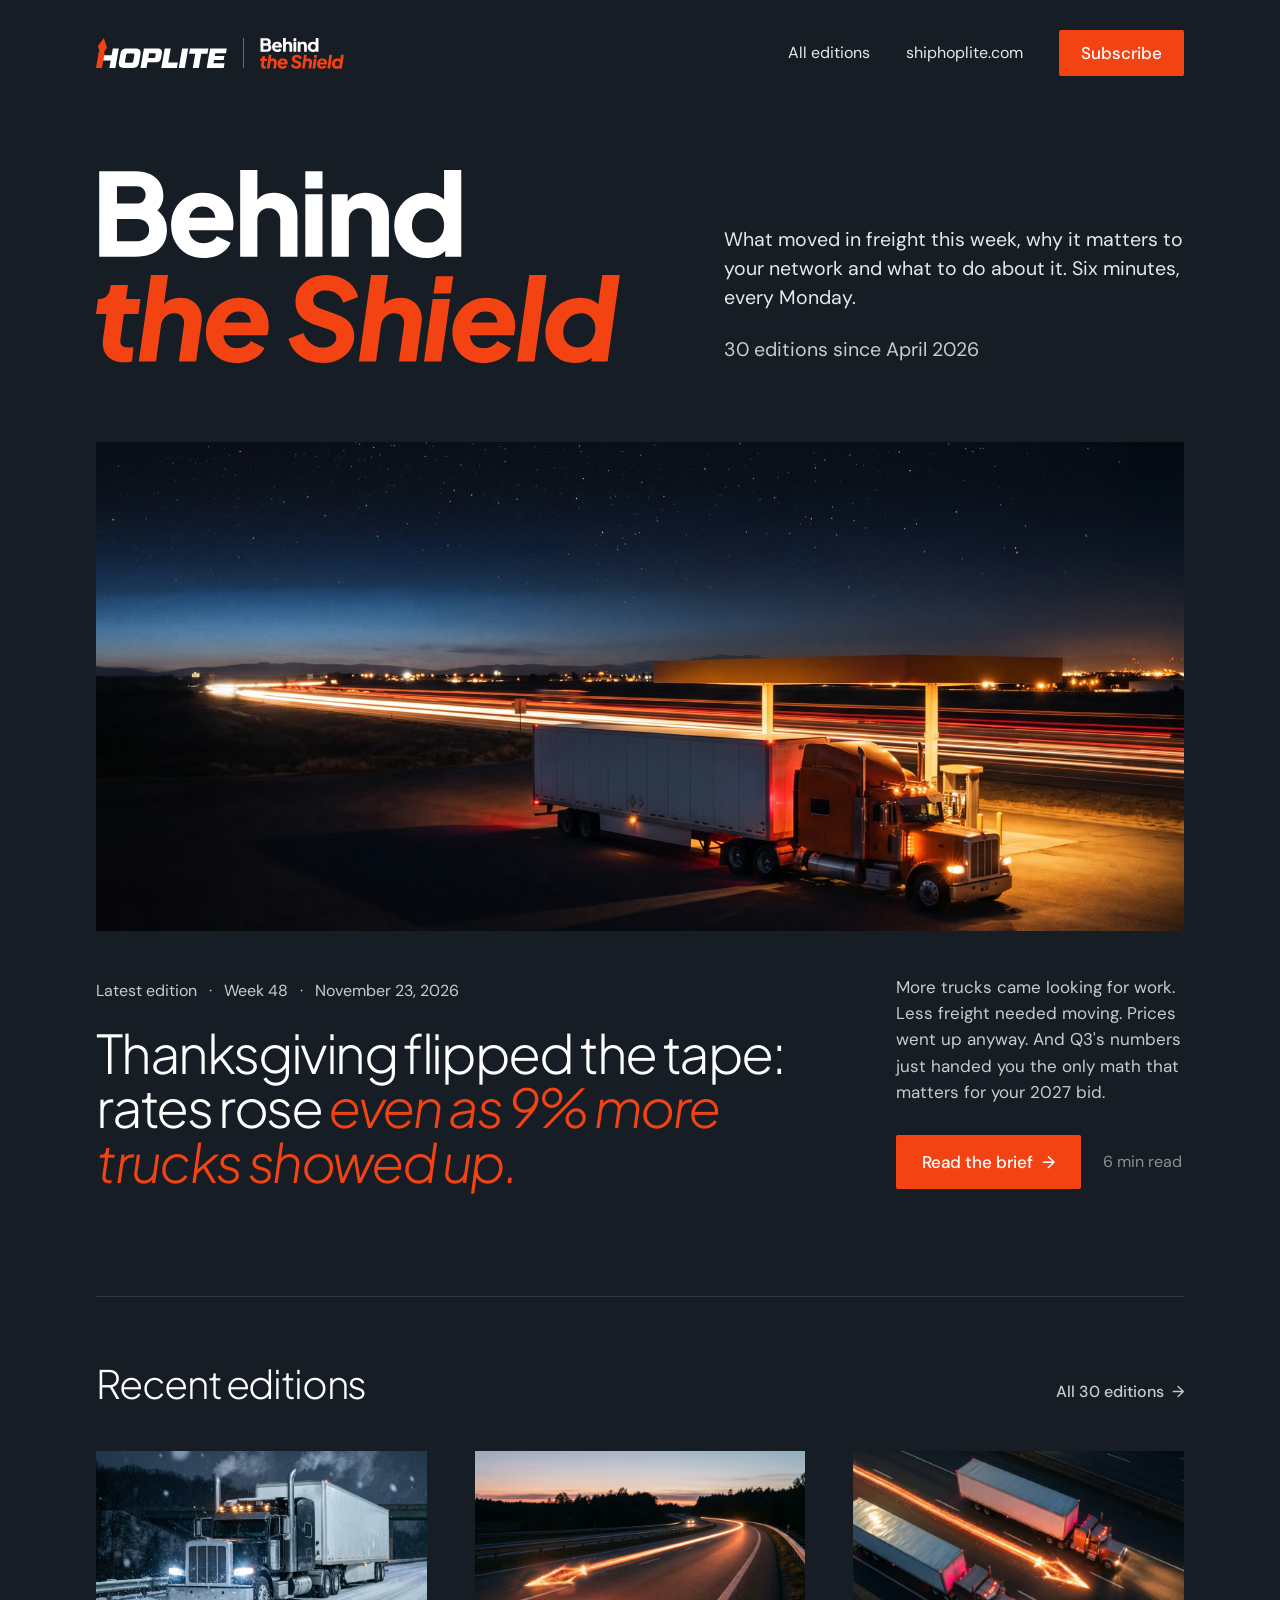
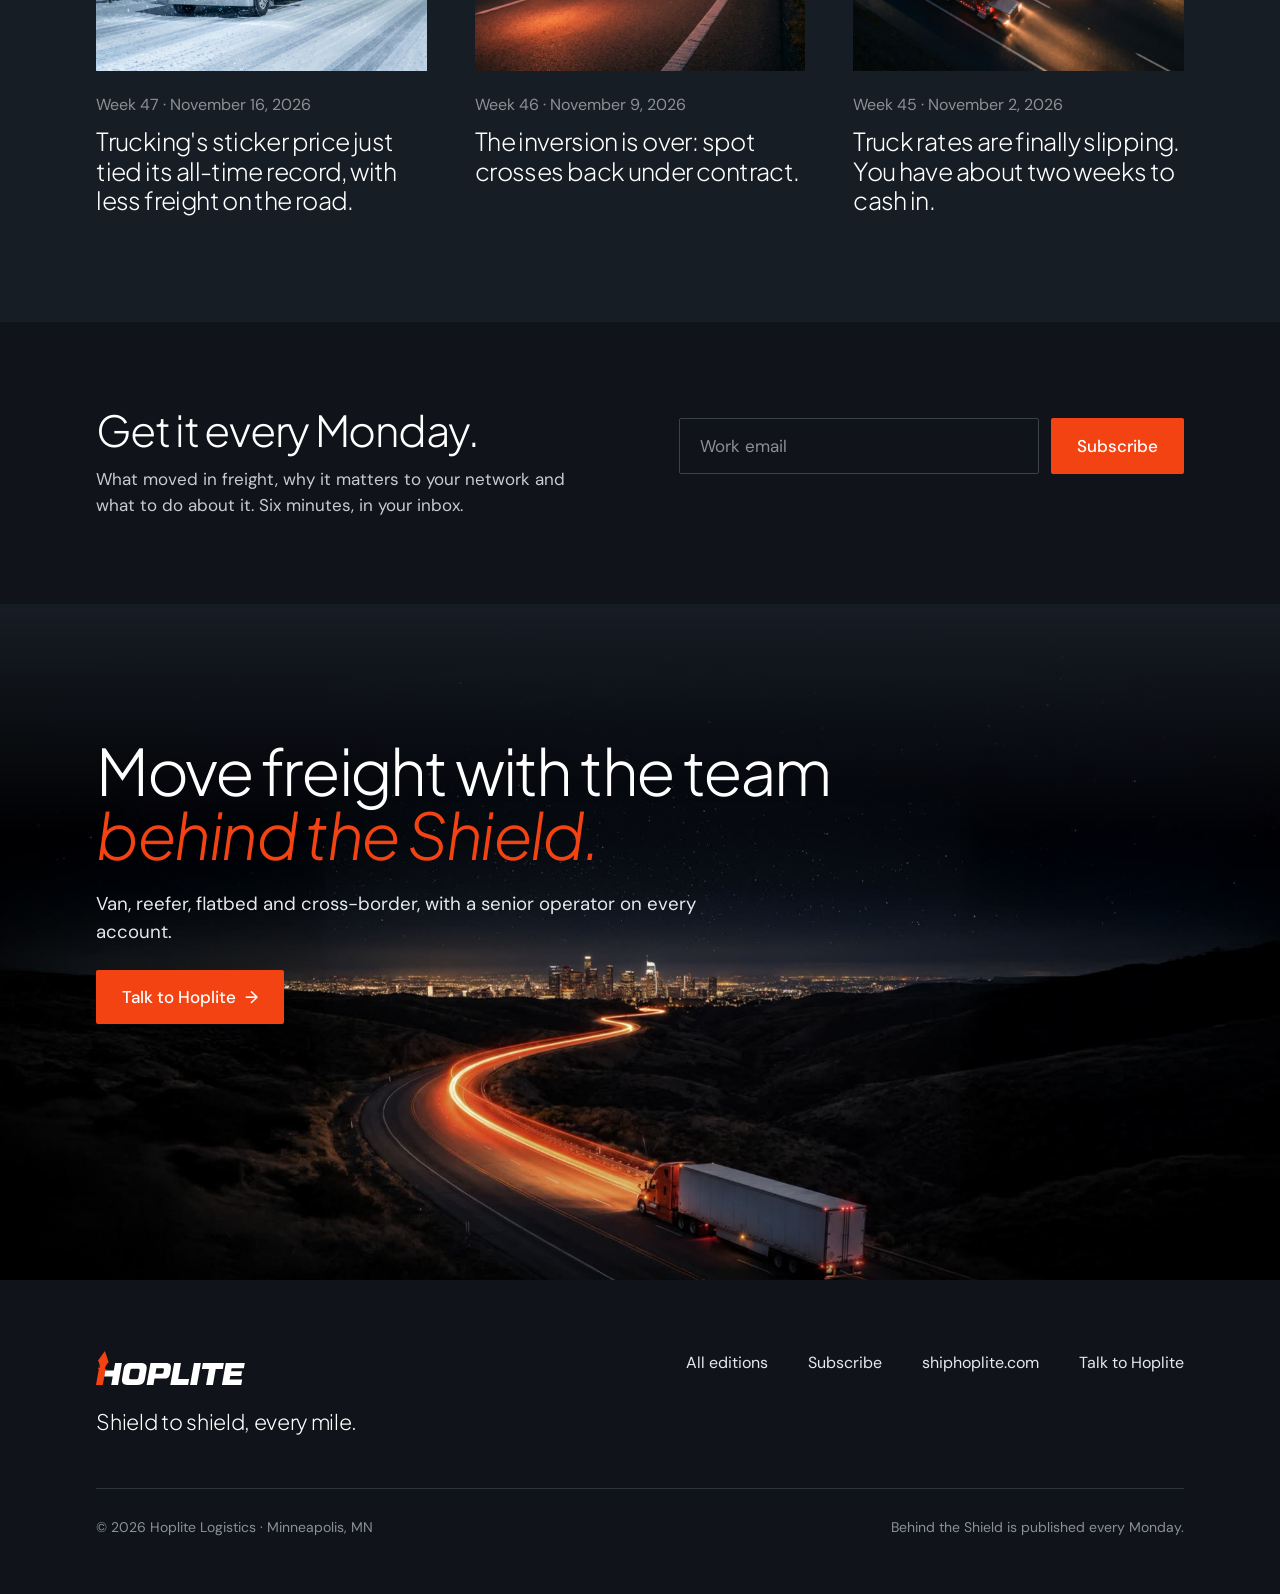
==== index.html @ e7aca39b "Behind the Shield prototype: home, all editions, Week 47 edition Static prototype of the redesigned " ====
<!doctype html>
<html lang="en">
<head>
<meta charset="utf-8">
<meta name="viewport" content="width=device-width, initial-scale=1">
<meta name="robots" content="noindex, nofollow">
<title>Behind the Shield. Hoplite&#x27;s weekly freight brief</title>
<meta name="description" content="What moved in freight this week, why it matters to your network and what to do about it. Six minutes, every Monday.">
<link rel="icon" href="assets/img/favicon.svg" type="image/svg+xml">
<link rel="preconnect" href="https://fonts.googleapis.com">
<link rel="preconnect" href="https://fonts.gstatic.com" crossorigin>
<link href="https://fonts.googleapis.com/css2?family=DM+Sans:wght@400;500&family=Plus+Jakarta+Sans:ital,wght@0,300;0,400;1,300&display=swap" rel="stylesheet">
<link rel="stylesheet" href="assets/css/styles.css">
</head>
<body>
<div class="menu" role="dialog" aria-label="Menu">
  <div class="menu-top">
    <a class="lockup" href="index.html" aria-label="Behind the Shield, from Hoplite. Home">
      <img class="wordmark" src="assets/img/hoplite-wordmark.svg" alt="Hoplite" width="642" height="147">
      <span class="rule"></span>
      <img class="bts" src="assets/img/bts-logo.svg" alt="Behind the Shield" width="165" height="61">
    </a>
    <button class="menu-close" type="button" aria-label="Close menu">&times;</button>
  </div>
  <nav aria-label="Menu">
    <a href="index.html">Latest edition</a>
    <a href="editions.html">All editions</a>
    <a href="https://shiphoplite.com/" target="_blank" rel="noopener">shiphoplite.com</a>
  </nav>
  <a class="btn" href="#subscribe">Subscribe</a>
</div>
<header>
  <div class="wrap nav">
    <a class="lockup" href="index.html" aria-label="Behind the Shield, from Hoplite. Home">
      <img class="wordmark" src="assets/img/hoplite-wordmark.svg" alt="Hoplite" width="642" height="147">
      <span class="rule"></span>
      <img class="bts" src="assets/img/bts-logo.svg" alt="Behind the Shield" width="165" height="61">
    </a>
    <nav class="nav-links" aria-label="Main">
      <a href="editions.html">All editions</a>
      <a href="https://shiphoplite.com/" target="_blank" rel="noopener">shiphoplite.com</a>
      <a class="btn small" href="#subscribe">Subscribe</a>
    </nav>
    <button class="menu-btn" type="button" aria-label="Open menu" aria-expanded="false"><span></span><span></span></button>
  </div>
  <div class="wrap masthead">
    <h1><img class="big-logo" src="assets/img/bts-logo.svg" alt="Behind the Shield" width="165" height="61"></h1>
    <div class="about">
      <p>What moved in freight this week, why it matters to your network and what to do about it. Six minutes, every Monday.</p>
      <p class="meta"><span>30 editions since April 2026</span></p>
    </div>
  </div>
</header>
<main>
<section class="wrap latest">
  <a href="edition.html"><img class="photo" src="assets/img/wk48.jpg" alt="A truck pulling out of a truck stop before dawn, the interstate behind it"></a>
  <div class="latest-text">
    <div class="left">
      <p class="meta"><span>Latest<i class="wide"> edition</i></span><span>Week 48</span><span>November 23, 2026</span></p>
      <h2 class="display"><a href="edition.html">Thanksgiving flipped the tape: rates rose <em>even as 9% more trucks showed up.</em></a></h2>
    </div>
    <div class="right">
      <p>More trucks came looking for work. Less freight needed moving. Prices went up anyway. And Q3's numbers just handed you the only math that matters for your 2027 bid.</p>
      <div class="read"><a class="btn" href="edition.html">Read the brief <span aria-hidden="true">&rarr;</span></a><span class="small-meta">6 min read</span></div>
    </div>
  </div>
</section>
<section class="wrap recent">
  <div class="recent-inner">
    <div class="recent-head">
      <h2 class="display">Recent editions</h2>
      <a class="more" href="editions.html">All 30 editions &nbsp;&rarr;</a>
    </div>
    <div class="cards">
      <a class="card" href="edition.html">
        <img class="photo" src="assets/img/wk47.jpg" alt="A semi truck on a snowy highway at night" loading="lazy">
        <p class="small-meta">Week 47 · November 16, 2026</p>
        <h3 class="display">Trucking&#x27;s sticker price just tied its all-time record, with less freight on the road.</h3>
      </a>
      <a class="card" href="edition.html">
        <img class="photo" src="assets/img/wk46.jpg" alt="A highway curving into the dusk" loading="lazy">
        <p class="small-meta">Week 46 · November 9, 2026</p>
        <h3 class="display">The inversion is over: spot crosses back under contract.</h3>
      </a>
      <a class="card" href="edition.html">
        <img class="photo" src="assets/img/wk45.jpg" alt="Two trucks side by side on a highway at night" loading="lazy">
        <p class="small-meta">Week 45 · November 2, 2026</p>
        <h3 class="display">Truck rates are finally slipping. You have about two weeks to cash in.</h3>
      </a>
    </div>
  </div>
</section>
</main>
<section class="subscribe deep" id="subscribe">
  <div class="wrap">
    <div class="copy">
      <h2 class="display">Get it every Monday.</h2>
      <p>What moved in freight, why it matters to your network and what to do about it. Six minutes, in your inbox.</p>
    </div>
    <div>
      <form class="form" action="#" method="post">
        <input type="email" name="email" placeholder="Work email" aria-label="Work email" required>
        <button class="btn" type="submit">Subscribe</button>
      </form>
      <p class="form-note" role="status"></p>
    </div>
  </div>
</section>
<section class="closing">
  <img src="assets/img/closing.jpg" alt="A truck on a winding road at night, city lights on the horizon" loading="lazy">
  <div class="wrap">
    <h2 class="display">Move freight with the team <em>behind the Shield.</em></h2>
    <p>Van, reefer, flatbed and cross-border, with a senior operator on every account.</p>
    <a class="btn" href="https://shiphoplite.com/contact-us/" target="_blank" rel="noopener">Talk to Hoplite <span aria-hidden="true">&rarr;</span></a>
  </div>
</section>
<footer class="footer deep">
  <div class="wrap">
    <div class="footer-top">
      <div>
        <img class="wordmark" src="assets/img/hoplite-wordmark.svg" alt="Hoplite" width="642" height="147">
        <p class="tagline display">Shield to shield, every mile.</p>
      </div>
      <nav class="footer-links" aria-label="Footer">
        <a href="editions.html">All editions</a>
        <a href="#subscribe">Subscribe</a>
        <a href="https://shiphoplite.com/" target="_blank" rel="noopener">shiphoplite.com</a>
        <a href="https://shiphoplite.com/contact-us/" target="_blank" rel="noopener">Talk to Hoplite</a>
      </nav>
    </div>
    <div class="footer-bottom">
      <span>&copy; 2026 Hoplite Logistics &middot; Minneapolis, MN</span>
      <span>Behind the Shield is published every Monday.</span>
    </div>
  </div>
</footer>
<script src="assets/js/site.js"></script>
</body>
</html>
---- assets/css/styles.css ----
/* Behind the Shield prototype. Values follow the Figma file (desktop 1440, mobile 390). */
:root {
  --night: #171D25; --deep: #10141A; --orange: #F44313; --white: #fff;
  --soft: #E6E8EB; --body: #C8CBD0; --mute: #8B9096;
  --line: rgba(255, 255, 255, .12);
  --gutter: clamp(20px, calc(14.7vw - 91.8px), 120px);
  --display: "Plus Jakarta Sans", system-ui, sans-serif;
  --text: "DM Sans", system-ui, sans-serif;
}
*, *::before, *::after { box-sizing: border-box; }
html { -webkit-text-size-adjust: 100%; scroll-behavior: smooth; }
body { margin: 0; background: var(--night); color: var(--body); font: 400 17px/1.55 var(--text); -webkit-font-smoothing: antialiased; -moz-osx-font-smoothing: grayscale; }
img { display: block; max-width: 100%; }
a { color: inherit; text-decoration: none; }
h1, h2, h3, p, ol, ul, figure { margin: 0; }
ol, ul { padding: 0; list-style: none; }
em { font-style: italic; color: var(--orange); }
.wrap { width: 100%; max-width: calc(1200px + 2 * var(--gutter)); margin-inline: auto; padding-inline: var(--gutter); }
.deep { background: var(--deep); }
.display { font-family: var(--display); font-weight: 300; color: var(--white); }
.photo { width: 100%; object-fit: cover; background: var(--deep); }

/* Buttons */
.btn { display: inline-flex; align-items: center; justify-content: center; gap: .5em; padding: 16px 26px; border: 0; border-radius: 2px; background: var(--orange); color: var(--white); font: 500 17px/22px var(--text); cursor: pointer; transition: background .15s ease; white-space: nowrap; }
.btn:hover, .btn:focus-visible { background: #ff5a2a; }
.btn.small { padding: 12px 22px; }
:focus-visible { outline: 2px solid var(--orange); outline-offset: 3px; }

/* Header */
.nav { position: relative; z-index: 3; display: flex; align-items: center; justify-content: space-between; padding-block: 30px; }
.lockup { display: flex; align-items: center; gap: 16px; }
.lockup .wordmark { height: 30px; width: auto; }
.lockup .rule { width: 1px; height: 30px; background: rgba(255, 255, 255, .35); }
.lockup .bts { height: 31px; width: auto; }
.nav-links { display: flex; align-items: center; gap: 36px; font-size: 16px; color: var(--soft); }
.nav-links a:not(.btn):hover, .footer-links a:hover { color: var(--white); text-decoration: underline; text-underline-offset: 4px; }
.menu-btn { display: none; width: 44px; height: 44px; margin-right: -10px; padding: 0; border: 0; background: none; cursor: pointer; }
.menu-btn span { display: block; width: 24px; height: 2px; margin: 6px auto; background: var(--white); }
.menu { position: fixed; inset: 0; z-index: 10; display: none; flex-direction: column; padding: 22px var(--gutter) 40px; background: var(--deep); }
.menu.open { display: flex; }
.menu-top { display: flex; align-items: center; justify-content: space-between; }
.menu-close { width: 44px; height: 44px; margin-right: -10px; border: 0; background: none; color: var(--white); font: 300 34px/1 var(--display); cursor: pointer; }
.menu nav { display: flex; flex-direction: column; gap: 6px; margin-top: 56px; }
.menu nav a { padding: 10px 0; font: 300 34px/1.1 var(--display); letter-spacing: -.035em; color: var(--white); }
.menu .btn { margin-top: 36px; align-self: flex-start; }

/* Photo header (edition and archive) */
.hero { position: relative; overflow: hidden; }
.hero-photo { position: absolute; inset: 0 0 auto 0; height: clamp(340px, 50vw, 720px); }
.hero-photo img { width: 100%; height: 100%; object-fit: cover; }
.hero-photo::before { content: ""; position: absolute; inset: 0 0 auto 0; height: min(200px, 60%); background: linear-gradient(rgba(23, 29, 37, .7), rgba(23, 29, 37, 0)); }
.hero-photo::after { content: ""; position: absolute; inset: 0; background: linear-gradient(rgba(23, 29, 37, 0) 27%, rgba(23, 29, 37, .92) 75%, var(--night) 100%); }
.hero-text { position: relative; z-index: 2; padding-top: clamp(194px, 34.8vw, 501px); padding-bottom: clamp(32px, 5vw, 72px); }
.hero.short .hero-photo { height: clamp(300px, 36.7vw, 528px); }
.hero.short .hero-text { padding-top: clamp(168px, 27vw, 389px); }
h1.headline { font-size: clamp(44px, 5.83vw, 84px); line-height: .98; letter-spacing: -.045em; max-width: 1160px; }
.meta { margin-top: clamp(20px, 2.2vw, 32px); font-size: clamp(16px, 1.25vw, 18px); color: var(--body); }
.meta > span + span::before { content: "·"; margin-inline: .75em; }
h2.section { font-size: clamp(34px, 3.89vw, 56px); line-height: 1.04; letter-spacing: -.035em; }

/* Edition: intro */
.intro { display: grid; grid-template-columns: minmax(0, 720px) minmax(0, 344px); justify-content: space-between; gap: 40px clamp(40px, 8.33vw, 120px); padding-block: clamp(32px, 2.8vw, 40px) clamp(72px, 8.33vw, 120px); }
.standfirst { font-size: clamp(20px, 1.8vw, 26px); line-height: 1.5; color: var(--soft); }
.toc h2 { font: 500 16px/21px var(--text); color: var(--white); }
.toc ol { display: grid; gap: 18px; margin-top: 18px; }
.toc li { display: flex; gap: 14px; font-size: 16px; line-height: 1.45; }
.toc li b { font-weight: 500; color: var(--orange); }
.toc a:hover { color: var(--white); }

/* Edition: top story */
.top-story { padding-block: clamp(32px, 2.8vw, 40px) clamp(80px, 9.7vw, 140px); }
.story-cols { display: grid; grid-template-columns: minmax(0, 680px) minmax(0, 340px); gap: 40px clamp(40px, 8.33vw, 120px); margin-top: clamp(36px, 3.9vw, 56px); }
.prose { display: grid; gap: 28px; font-size: clamp(17px, 1.39vw, 20px); line-height: 1.65; }
.figures { display: grid; gap: clamp(28px, 3.3vw, 48px); align-content: start; padding-top: 6px; }
.figure .num { font-size: clamp(32px, 3.06vw, 44px); line-height: 1.05; letter-spacing: -.03em; }
.figure .cap { margin-top: 6px; font-size: 16px; line-height: 1.45; }
.figures.two { grid-template-columns: 1fr 1fr; gap: 28px 40px; padding-top: 0; }
.figures.two .num { font-size: clamp(28px, 2.36vw, 34px); }
.our-read { display: flex; gap: clamp(20px, 2.8vw, 40px); margin-top: clamp(48px, 5.5vw, 80px); max-width: 1003px; }
.our-read::before { content: ""; flex: 0 0 3px; background: var(--orange); }
.our-read .line { font-size: clamp(26px, 2.78vw, 40px); line-height: 1.18; letter-spacing: -.025em; }
.our-read .assessment { margin-top: 28px; max-width: 860px; font-size: clamp(17px, 1.39vw, 20px); line-height: 1.65; }
.our-read .assessment b { font-weight: 500; color: var(--white); }

/* Edition: stories 2 and 3 */
.stories { display: grid; grid-template-columns: 1fr 1fr; gap: 56px 40px; padding-bottom: clamp(80px, 11.1vw, 160px); }
.story .photo { aspect-ratio: 580 / 387; }
.story h3 { margin-top: clamp(28px, 2.5vw, 36px); font-size: clamp(28px, 2.5vw, 36px); line-height: 1.12; letter-spacing: -.025em; }
.story .body { margin-top: clamp(28px, 2.5vw, 36px); font-size: clamp(17px, 1.25vw, 18px); line-height: 1.65; }
.story .figures { margin-top: clamp(28px, 2.5vw, 36px); }

/* Edition: what to do */
.todo { padding-block: clamp(80px, 9.7vw, 140px) clamp(80px, 10.4vw, 150px); }
.todo .lede { margin-top: 18px; font-size: clamp(18px, 1.53vw, 22px); }
.actions { display: grid; grid-template-columns: repeat(3, minmax(0, 1fr)); gap: clamp(40px, 5vw, 72px) clamp(32px, 4.2vw, 60px); margin-top: clamp(48px, 5vw, 72px); }
.action .top { display: flex; align-items: baseline; gap: 14px; color: var(--orange); }
.action.watch .top { color: var(--mute); }
.action .numeral { font: 300 clamp(44px, 3.89vw, 56px)/1 var(--display); }
.action .status { font-weight: 500; font-size: 16px; }
.action h3 { margin-top: 14px; font: 400 clamp(21px, 1.67vw, 24px)/1.25 var(--display); letter-spacing: -.015em; color: var(--white); }
.action p { margin-top: 14px; font-size: 17px; line-height: 1.55; }

/* Edition: market numbers */
.market { padding-block: clamp(80px, 9.7vw, 140px); }
.numbers { display: grid; grid-template-columns: repeat(3, minmax(0, 1fr)); gap: clamp(36px, 5.5vw, 80px) clamp(20px, 4.2vw, 60px); margin-top: clamp(48px, 5vw, 72px); }
.number .num { font-size: clamp(38px, 4.17vw, 60px); line-height: 1; letter-spacing: -.03em; }
.number .label { margin-top: 8px; font-weight: 500; font-size: clamp(16px, 1.25vw, 18px); line-height: 1.3; color: var(--white); }
.number .cap { margin-top: 8px; font-size: 15px; line-height: 1.45; color: var(--mute); }
.sources { margin-top: clamp(48px, 5vw, 72px); font-size: 14px; color: var(--mute); }

/* Subscribe */
.subscribe { padding-block: clamp(56px, 6.7vw, 96px); }
.subscribe .wrap { display: flex; align-items: center; justify-content: space-between; gap: 28px 80px; }
.subscribe .copy { max-width: 520px; }
.subscribe h2 { font-size: clamp(32px, 3.33vw, 48px); line-height: 1.04; letter-spacing: -.03em; }
.subscribe .copy p { margin-top: 14px; font-size: clamp(17px, 1.32vw, 19px); line-height: 1.55; }
.form { display: flex; gap: 12px; }
.form input { width: 360px; max-width: 100%; height: 56px; padding: 16px 20px; border: 1px solid #3A414B; border-radius: 2px; background: transparent; color: var(--white); font: 400 17px/22px var(--text); }
.form input::placeholder { color: var(--mute); }
.form input:focus { outline: none; border-color: var(--orange); }
.form-note { margin-top: 12px; min-height: 22px; font-size: 15px; color: var(--soft); }

/* Previous edition */
.previous { display: flex; align-items: center; justify-content: space-between; gap: 32px 48px; padding-block: clamp(72px, 8.33vw, 120px); }
.prev-card { display: flex; align-items: center; gap: 28px 40px; }
.prev-card .photo { width: 300px; aspect-ratio: 3 / 2; flex: none; }
.small-meta { font-size: 16px; color: var(--mute); }
.prev-card h3 { margin-top: 12px; max-width: 560px; font-size: clamp(26px, 2.36vw, 34px); line-height: 1.12; letter-spacing: -.025em; }
.more { font-weight: 500; font-size: clamp(16px, 1.25vw, 18px); white-space: nowrap; }
.more.orange { color: var(--orange); }
.more:hover, .prev-card:hover h3, .card:hover h3 { text-decoration: underline; text-decoration-thickness: 1px; text-underline-offset: 5px; }

/* Closing band */
.closing { position: relative; min-height: clamp(640px, 52.8vw, 760px); overflow: hidden; background: var(--night); }
.closing > img { position: absolute; inset: 0; width: 100%; height: 100%; object-fit: cover; }
.closing::before { content: ""; position: absolute; inset: 0 0 auto 0; z-index: 1; height: clamp(220px, 18vw, 260px); background: linear-gradient(var(--night), rgba(23, 29, 37, 0)); }
.closing .wrap { position: relative; z-index: 2; padding-top: clamp(56px, 10.4vw, 150px); }
.closing h2 { max-width: 900px; font-size: clamp(40px, 5vw, 72px); line-height: 1; letter-spacing: -.04em; }
.closing p { max-width: 620px; margin-block: 24px; font-size: clamp(17px, 1.46vw, 21px); line-height: 1.5; color: var(--soft); }

/* Footer */
.footer { padding-block: clamp(56px, 5.5vw, 80px) 56px; }
.footer-top { display: flex; justify-content: space-between; gap: 36px; }
.footer .wordmark { height: 34px; width: auto; }
.tagline { margin-top: 20px; font-size: clamp(20px, 1.67vw, 24px); letter-spacing: -.015em; }
.footer-links { display: flex; gap: 14px 40px; font-size: 16px; color: var(--soft); }
.footer-bottom { display: flex; justify-content: space-between; gap: 8px 32px; margin-top: clamp(32px, 3.9vw, 56px); padding-top: 28px; border-top: 1px solid #2E353F; font-size: 14px; color: var(--mute); }

/* Home */
.masthead { display: flex; align-items: flex-end; justify-content: space-between; gap: 32px 60px; padding-block: clamp(32px, 5vw, 72px) clamp(56px, 6.1vw, 88px); }
.masthead .big-logo { width: clamp(300px, 41vw, 590px); height: auto; }
.masthead .about { max-width: 460px; }
.masthead .about p { font-size: clamp(18px, 1.53vw, 22px); line-height: 1.5; color: var(--soft); }
.masthead .about .meta { margin-top: 22px; color: var(--body); }
.latest { padding-bottom: clamp(72px, 8.33vw, 120px); }
.latest .photo { aspect-ratio: 20 / 9; }
.latest-text { display: flex; align-items: flex-end; justify-content: space-between; gap: 28px 80px; margin-top: clamp(32px, 3.3vw, 48px); }
.latest-text .left { max-width: 720px; }
.latest-text .meta { margin-top: 0; }
.latest-text h2 { margin-top: 22px; font-size: clamp(38px, 4.17vw, 60px); line-height: 1.02; letter-spacing: -.045em; }
.latest-text h2 a:hover { text-decoration: underline; text-decoration-thickness: 1px; text-underline-offset: 8px; }
.latest-text .right { flex: 0 1 400px; }
.latest-text .right p { font-size: clamp(17px, 1.32vw, 19px); line-height: 1.55; }
.read { display: flex; align-items: center; gap: 22px; margin-top: 30px; }
.recent { padding-bottom: clamp(72px, 8.33vw, 120px); }
.recent-inner { border-top: 1px solid var(--line); padding-top: clamp(32px, 5.2vw, 76px); }
.recent-head { display: flex; align-items: flex-end; justify-content: space-between; gap: 12px 32px; }
.recent-head h2 { font-size: clamp(30px, 3.06vw, 44px); line-height: 1.05; letter-spacing: -.035em; }
.cards { display: grid; grid-template-columns: repeat(3, minmax(0, 1fr)); gap: 40px 48px; margin-top: clamp(32px, 3.6vw, 52px); }
.card .photo { aspect-ratio: 368 / 245; }
.card .small-meta { margin-top: 22px; }
.card h3 { margin-top: 10px; font-size: clamp(24px, 1.94vw, 28px); line-height: 1.18; letter-spacing: -.025em; }

/* Archive */
.editions { display: grid; gap: clamp(48px, 5vw, 72px); padding-block: clamp(24px, 2.8vw, 40px) clamp(72px, 9.4vw, 136px); }
.month { display: grid; grid-template-columns: 240px minmax(0, 1fr); gap: 14px 40px; }
.month h2 { padding-top: 21px; font-size: clamp(24px, 2.08vw, 30px); line-height: 1.1; letter-spacing: -.03em; }
.rows { border-top: 1px solid var(--line); }
.row { display: flex; align-items: baseline; gap: 28px; padding-block: 26px; border-bottom: 1px solid var(--line); }
.row .week { flex: 0 0 84px; font-weight: 500; color: var(--white); }
.row .date { flex: 0 0 76px; color: var(--mute); }
.row .title { flex: 1; font-size: clamp(20px, 1.8vw, 26px); line-height: 1.24; letter-spacing: -.025em; }
.row .arrow { color: var(--orange); font-size: 22px; transition: transform .15s ease; }
.row:hover .arrow { transform: translateX(4px); }
.row:hover .title { color: var(--soft); }

/* Tablet */
@media (max-width: 1080px) {
  .actions, .numbers { grid-template-columns: repeat(2, minmax(0, 1fr)); }
  .cards { grid-template-columns: repeat(2, minmax(0, 1fr)); }
  .month { grid-template-columns: 180px minmax(0, 1fr); }
  .subscribe .wrap, .latest-text { flex-direction: column; align-items: flex-start; }
  .latest-text .right { flex-basis: auto; max-width: 620px; }
  .figures.two .num { font-size: 28px; }
}

/* Phone (Figma mobile 390) */
@media (max-width: 760px) {
  .wide { display: none; }
  .nav { padding-block: 22px; }
  .lockup { gap: 12px; }
  .lockup .wordmark, .lockup .rule { height: 24px; }
  .lockup .bts { height: 25px; }
  .nav-links { display: none; }
  .menu-btn { display: block; }
  .intro, .story-cols, .stories { grid-template-columns: minmax(0, 1fr); }
  .intro { gap: 36px; }
  .stories { gap: 56px; }
  .actions, .cards { grid-template-columns: minmax(0, 1fr); }
  .actions { gap: 48px; }
  .figures.two { grid-template-columns: minmax(0, 1fr); gap: 28px; }
  .story .photo { aspect-ratio: 350 / 387; }
  .numbers { gap: 36px 20px; }
  .form { flex-direction: column; gap: 10px; width: 100%; }
  .form input { width: 100%; }
  .subscribe .wrap > div:last-child { width: 100%; }
  .previous, .prev-card, .masthead, .footer-top, .footer-links, .footer-bottom, .recent-head { flex-direction: column; align-items: flex-start; }
  .prev-card .photo { width: 100%; aspect-ratio: 350 / 233; }
  .latest .photo { aspect-ratio: 350 / 220; }
  .card .photo { aspect-ratio: 350 / 245; }
  .closing .wrap { padding-top: 56px; }
  .month { grid-template-columns: minmax(0, 1fr); }
  .month h2 { padding-top: 0; }
  .row { display: grid; grid-template-columns: auto auto 1fr; align-items: center; gap: 8px 10px; padding-block: 20px; font-size: 15px; }
  .row .week, .row .date { flex: none; }
  .row .arrow { grid-column: 3; grid-row: 1; justify-self: end; font-size: 18px; }
  .row .title { grid-column: 1 / -1; grid-row: 2; }
}
@media (prefers-reduced-motion: reduce) { html { scroll-behavior: auto; } * { transition: none !important; } }

.meta i { font-style: normal; }
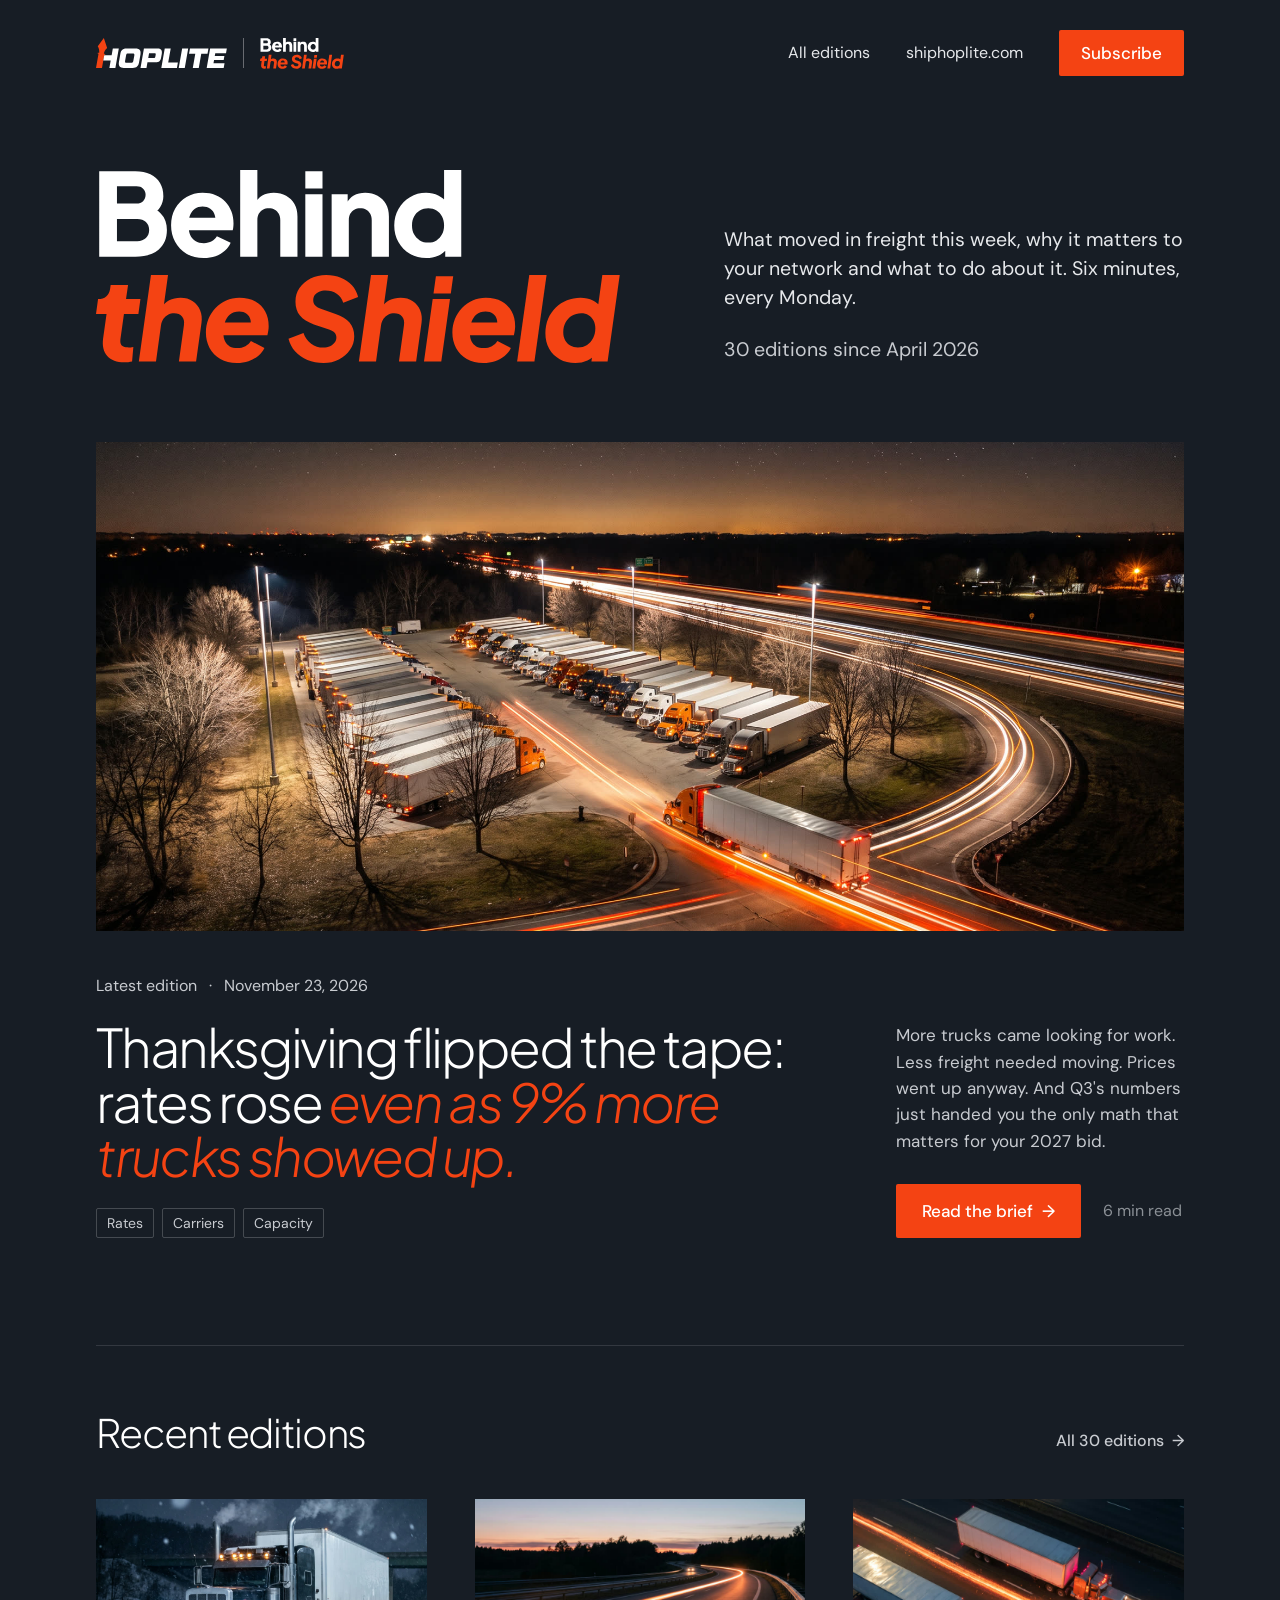
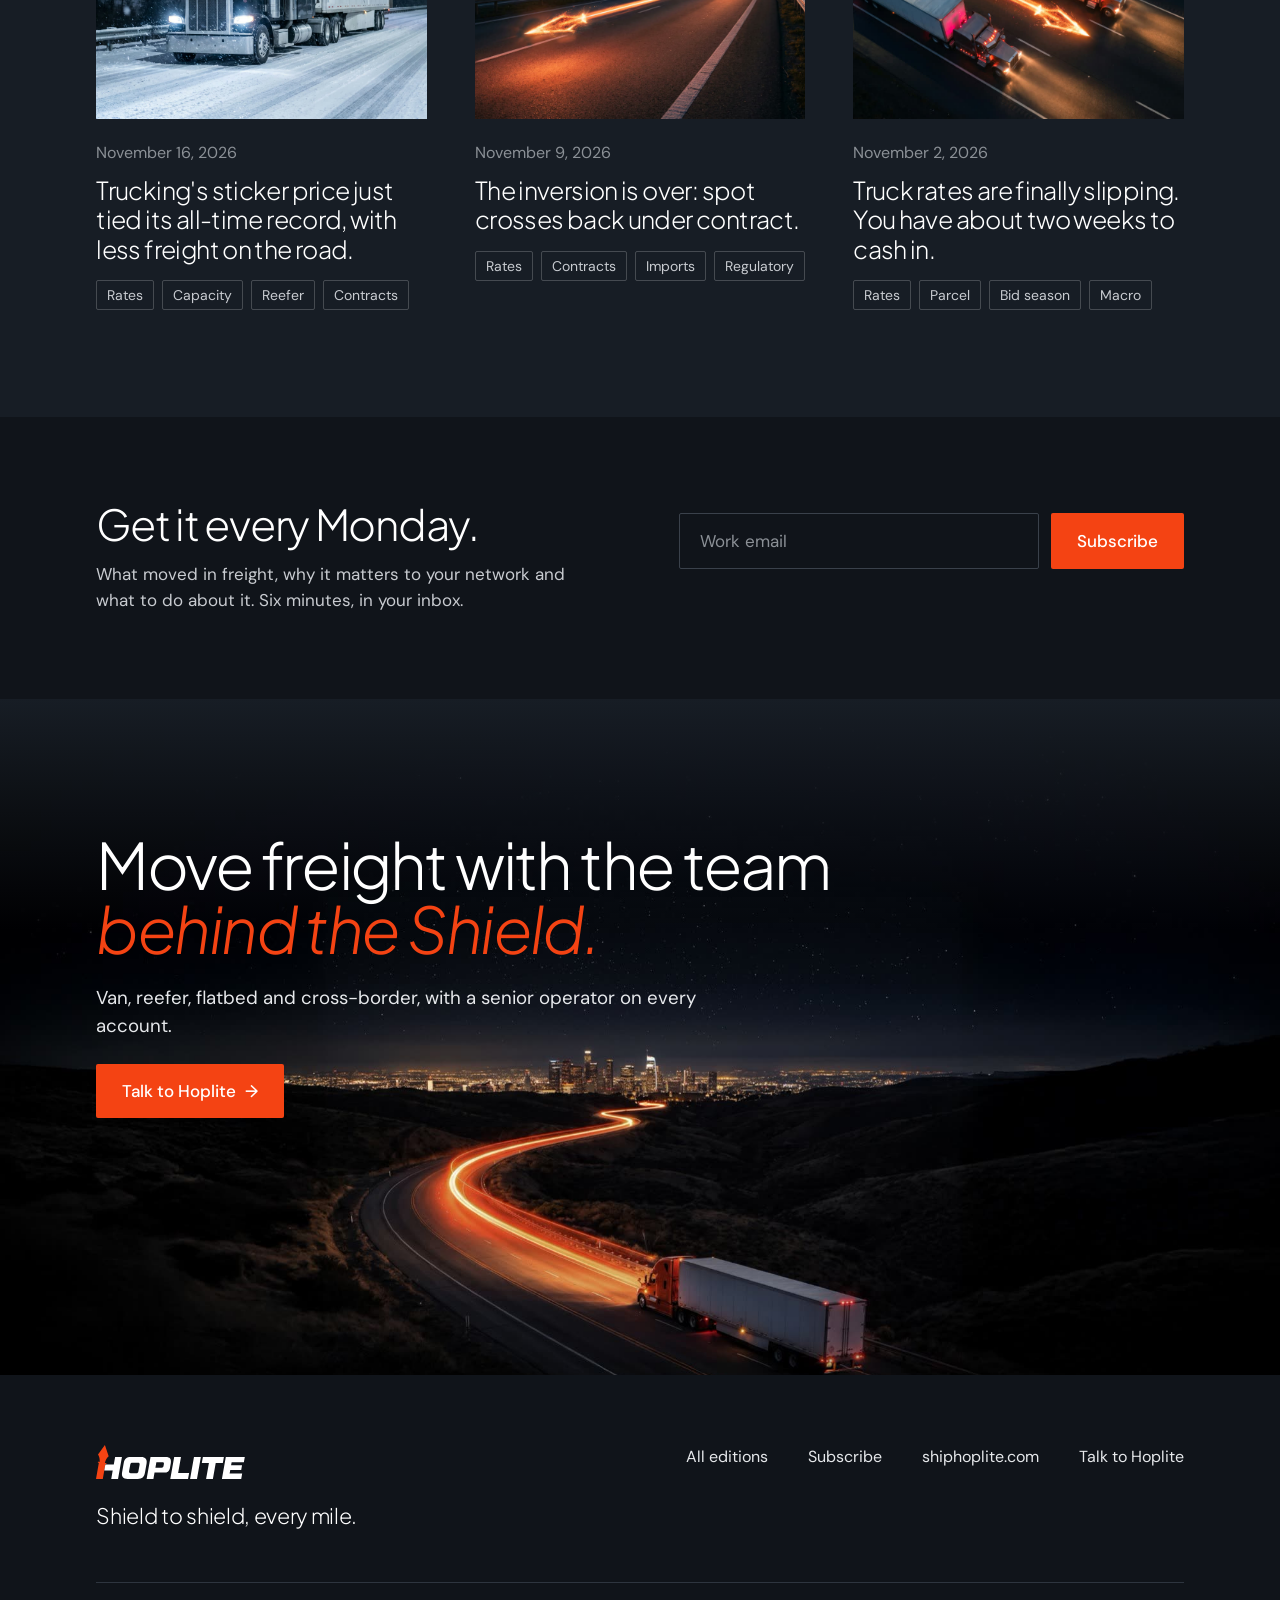
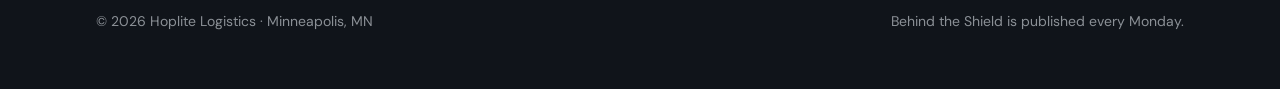
==== commit 23c8c59b: "Archive hover rows, tags, dates only, a photo per edition, large-screen photo scaling - Archive: eac" ====
--- a/index.html
+++ b/index.html
@@ -53,11 +53,12 @@
 </header>
 <main>
 <section class="wrap latest">
-  <a href="edition.html"><img class="photo" src="assets/img/wk48.jpg" alt="A truck pulling out of a truck stop before dawn, the interstate behind it"></a>
+  <a href="edition.html"><img class="photo" src="assets/img/wk48.jpg" alt="A crowded truck stop at night seen from above, one truck pulling out toward the highway"></a>
   <div class="latest-text">
     <div class="left">
-      <p class="meta"><span>Latest<i class="wide"> edition</i></span><span>Week 48</span><span>November 23, 2026</span></p>
+      <p class="meta"><span>Latest edition</span><span>November 23, 2026</span></p>
       <h2 class="display"><a href="edition.html">Thanksgiving flipped the tape: rates rose <em>even as 9% more trucks showed up.</em></a></h2>
+      <span class="tags"><span class="tag">Rates</span><span class="tag">Carriers</span><span class="tag">Capacity</span></span>
     </div>
     <div class="right">
       <p>More trucks came looking for work. Less freight needed moving. Prices went up anyway. And Q3's numbers just handed you the only math that matters for your 2027 bid.</p>
@@ -73,19 +74,22 @@
     </div>
     <div class="cards">
       <a class="card" href="edition.html">
-        <img class="photo" src="assets/img/wk47.jpg" alt="A semi truck on a snowy highway at night" loading="lazy">
-        <p class="small-meta">Week 47 · November 16, 2026</p>
+        <img class="photo" src="assets/img/editions/wk47.jpg" alt="A semi truck on a snowy highway at night" loading="lazy">
+        <p class="small-meta">November 16, 2026</p>
         <h3 class="display">Trucking&#x27;s sticker price just tied its all-time record, with less freight on the road.</h3>
+        <span class="tags"><span class="tag">Rates</span><span class="tag">Capacity</span><span class="tag">Reefer</span><span class="tag">Contracts</span></span>
       </a>
       <a class="card" href="edition.html">
-        <img class="photo" src="assets/img/wk46.jpg" alt="A highway curving into the dusk" loading="lazy">
-        <p class="small-meta">Week 46 · November 9, 2026</p>
+        <img class="photo" src="assets/img/editions/wk46.jpg" alt="A highway curving into the dusk" loading="lazy">
+        <p class="small-meta">November 9, 2026</p>
         <h3 class="display">The inversion is over: spot crosses back under contract.</h3>
+        <span class="tags"><span class="tag">Rates</span><span class="tag">Contracts</span><span class="tag">Imports</span><span class="tag">Regulatory</span></span>
       </a>
       <a class="card" href="edition.html">
-        <img class="photo" src="assets/img/wk45.jpg" alt="Two trucks side by side on a highway at night" loading="lazy">
-        <p class="small-meta">Week 45 · November 2, 2026</p>
+        <img class="photo" src="assets/img/editions/wk45.jpg" alt="Two trucks side by side on a highway at night" loading="lazy">
+        <p class="small-meta">November 2, 2026</p>
         <h3 class="display">Truck rates are finally slipping. You have about two weeks to cash in.</h3>
+        <span class="tags"><span class="tag">Rates</span><span class="tag">Parcel</span><span class="tag">Bid season</span><span class="tag">Macro</span></span>
       </a>
     </div>
   </div>
--- a/assets/css/styles.css
+++ b/assets/css/styles.css
@@ -19,6 +19,12 @@
 .deep { background: var(--deep); }
 .display { font-family: var(--display); font-weight: 300; color: var(--white); }
 .photo { width: 100%; object-fit: cover; background: var(--deep); }
+
+/* Tags */
+.tags { display: flex; flex-wrap: wrap; gap: 8px; }
+.tag { display: inline-flex; padding: 5px 10px; border: 1px solid rgba(255, 255, 255, .2); border-radius: 2px; font: 400 14px/18px var(--text); color: var(--body); white-space: nowrap; }
+.hero-text .tags, .latest-text .tags { margin-top: clamp(18px, 1.9vw, 28px); }
+.card .tags { margin-top: 16px; }
 
 /* Buttons */
 .btn { display: inline-flex; align-items: center; justify-content: center; gap: .5em; padding: 16px 26px; border: 0; border-radius: 2px; background: var(--orange); color: var(--white); font: 500 17px/22px var(--text); cursor: pointer; transition: background .15s ease; white-space: nowrap; }
@@ -46,13 +52,13 @@
 
 /* Photo header (edition and archive) */
 .hero { position: relative; overflow: hidden; }
-.hero-photo { position: absolute; inset: 0 0 auto 0; height: clamp(340px, 50vw, 720px); }
+.hero-photo { position: absolute; top: 0; left: 50%; width: min(100%, 1920px); transform: translateX(-50%); height: clamp(340px, 50vw, 960px); }
 .hero-photo img { width: 100%; height: 100%; object-fit: cover; }
 .hero-photo::before { content: ""; position: absolute; inset: 0 0 auto 0; height: min(200px, 60%); background: linear-gradient(rgba(23, 29, 37, .7), rgba(23, 29, 37, 0)); }
 .hero-photo::after { content: ""; position: absolute; inset: 0; background: linear-gradient(rgba(23, 29, 37, 0) 27%, rgba(23, 29, 37, .92) 75%, var(--night) 100%); }
-.hero-text { position: relative; z-index: 2; padding-top: clamp(194px, 34.8vw, 501px); padding-bottom: clamp(32px, 5vw, 72px); }
-.hero.short .hero-photo { height: clamp(300px, 36.7vw, 528px); }
-.hero.short .hero-text { padding-top: clamp(168px, 27vw, 389px); }
+.hero-text { position: relative; z-index: 2; padding-top: clamp(194px, 34.8vw, 668px); padding-bottom: clamp(32px, 5vw, 72px); }
+.hero.short .hero-photo { height: clamp(300px, 36.7vw, 704px); }
+.hero.short .hero-text { padding-top: clamp(168px, 27vw, 518px); }
 h1.headline { font-size: clamp(44px, 5.83vw, 84px); line-height: .98; letter-spacing: -.045em; max-width: 1160px; }
 .meta { margin-top: clamp(20px, 2.2vw, 32px); font-size: clamp(16px, 1.25vw, 18px); color: var(--body); }
 .meta > span + span::before { content: "·"; margin-inline: .75em; }
@@ -131,10 +137,13 @@
 .more:hover, .prev-card:hover h3, .card:hover h3 { text-decoration: underline; text-decoration-thickness: 1px; text-underline-offset: 5px; }
 
 /* Closing band */
-.closing { position: relative; min-height: clamp(640px, 52.8vw, 760px); overflow: hidden; background: var(--night); }
-.closing > img { position: absolute; inset: 0; width: 100%; height: 100%; object-fit: cover; }
-.closing::before { content: ""; position: absolute; inset: 0 0 auto 0; z-index: 1; height: clamp(220px, 18vw, 260px); background: linear-gradient(var(--night), rgba(23, 29, 37, 0)); }
-.closing .wrap { position: relative; z-index: 2; padding-top: clamp(56px, 10.4vw, 150px); }
+.closing { position: relative; min-height: clamp(640px, 52.8vw, 1014px); overflow: hidden; background: #0B0D12; }
+.closing > img { position: absolute; top: 0; left: 50%; width: min(100%, 1920px); max-width: none; height: 100%; transform: translateX(-50%); object-fit: cover; }
+.closing::before { content: ""; position: absolute; inset: 0 0 auto 0; z-index: 1; height: clamp(220px, 18vw, 346px); background: linear-gradient(var(--night), rgba(23, 29, 37, 0)); }
+.closing .wrap { position: relative; z-index: 2; padding-top: clamp(56px, 10.4vw, 200px); }
+@media (min-width: 1921px) {
+  .hero-photo, .closing > img { -webkit-mask-image: linear-gradient(90deg, transparent, #000 14%, #000 86%, transparent); mask-image: linear-gradient(90deg, transparent, #000 14%, #000 86%, transparent); }
+}
 .closing h2 { max-width: 900px; font-size: clamp(40px, 5vw, 72px); line-height: 1; letter-spacing: -.04em; }
 .closing p { max-width: 620px; margin-block: 24px; font-size: clamp(17px, 1.46vw, 21px); line-height: 1.5; color: var(--soft); }
 
@@ -176,13 +185,35 @@
 .month { display: grid; grid-template-columns: 240px minmax(0, 1fr); gap: 14px 40px; }
 .month h2 { padding-top: 21px; font-size: clamp(24px, 2.08vw, 30px); line-height: 1.1; letter-spacing: -.03em; }
 .rows { border-top: 1px solid var(--line); }
-.row { display: flex; align-items: baseline; gap: 28px; padding-block: 26px; border-bottom: 1px solid var(--line); }
-.row .week { flex: 0 0 84px; font-weight: 500; color: var(--white); }
-.row .date { flex: 0 0 76px; color: var(--mute); }
-.row .title { flex: 1; font-size: clamp(20px, 1.8vw, 26px); line-height: 1.24; letter-spacing: -.025em; }
-.row .arrow { color: var(--orange); font-size: 22px; transition: transform .15s ease; }
-.row:hover .arrow { transform: translateX(4px); }
-.row:hover .title { color: var(--soft); }
+.row { position: relative; display: grid; grid-template-columns: 76px minmax(0, 1fr) 248px; column-gap: 28px; align-items: start; padding-block: 26px; border-bottom: 1px solid var(--line); }
+.row .date { padding-top: 8px; color: var(--mute); }
+.row .main { display: block; }
+.row .title { display: block; font-size: clamp(20px, 1.8vw, 26px); line-height: 1.24; letter-spacing: -.025em; }
+.row .reveal { display: grid; grid-template-rows: 0fr; transition: grid-template-rows .55s cubic-bezier(.16, 1, .3, 1); }
+.row .reveal-inner { display: block; min-height: 0; overflow: hidden; opacity: 0; transition: opacity .3s ease; }
+.row .dek { display: -webkit-box; -webkit-box-orient: vertical; -webkit-line-clamp: 3; overflow: hidden; margin-top: 14px; font-size: 16px; line-height: 1.55; color: var(--body); }
+.row .tags { margin-top: 16px; }
+.row .media { position: relative; align-self: stretch; min-height: 32px; }
+.row .media img { position: absolute; inset: 0; width: 100%; height: 100%; object-fit: cover; opacity: 0; transform: scale(1.05); transition: opacity .35s ease, transform .8s cubic-bezier(.16, 1, .3, 1); }
+.row .arrow { position: absolute; top: 3px; right: 0; color: var(--orange); font-size: 22px; transition: opacity .2s ease, transform .2s ease; }
+@media (hover: hover) and (min-width: 761px) {
+  .row:hover .reveal, .row:focus-visible .reveal { grid-template-rows: 1fr; transition-delay: .06s; }
+  .row:hover .reveal-inner, .row:focus-visible .reveal-inner { opacity: 1; transition-delay: .12s; }
+  .row:hover .media img, .row:focus-visible .media img { opacity: 1; transform: none; transition-delay: .1s; }
+  .row:hover .arrow, .row:focus-visible .arrow { opacity: 0; transform: translateX(6px); }
+}
+/* touch screens and phones: no hover, so every row shows its tags */
+@media (hover: none), (max-width: 760px) {
+  .row { grid-template-columns: minmax(0, 1fr); row-gap: 8px; padding-block: 20px; }
+  .row .date { padding-top: 0; font-size: 15px; }
+  .row .reveal { grid-template-rows: 1fr; }
+  .row .reveal-inner { opacity: 1; }
+  .row .dek { display: none; }
+  .row .tags { margin-top: 12px; }
+  .row .media { position: absolute; top: 18px; right: 0; min-height: 0; }
+  .row .media img { display: none; }
+  .row .arrow { position: static; font-size: 18px; }
+}
 
 /* Tablet */
 @media (max-width: 1080px) {
@@ -221,10 +252,6 @@
   .closing .wrap { padding-top: 56px; }
   .month { grid-template-columns: minmax(0, 1fr); }
   .month h2 { padding-top: 0; }
-  .row { display: grid; grid-template-columns: auto auto 1fr; align-items: center; gap: 8px 10px; padding-block: 20px; font-size: 15px; }
-  .row .week, .row .date { flex: none; }
-  .row .arrow { grid-column: 3; grid-row: 1; justify-self: end; font-size: 18px; }
-  .row .title { grid-column: 1 / -1; grid-row: 2; }
 }
 @media (prefers-reduced-motion: reduce) { html { scroll-behavior: auto; } * { transition: none !important; } }
 
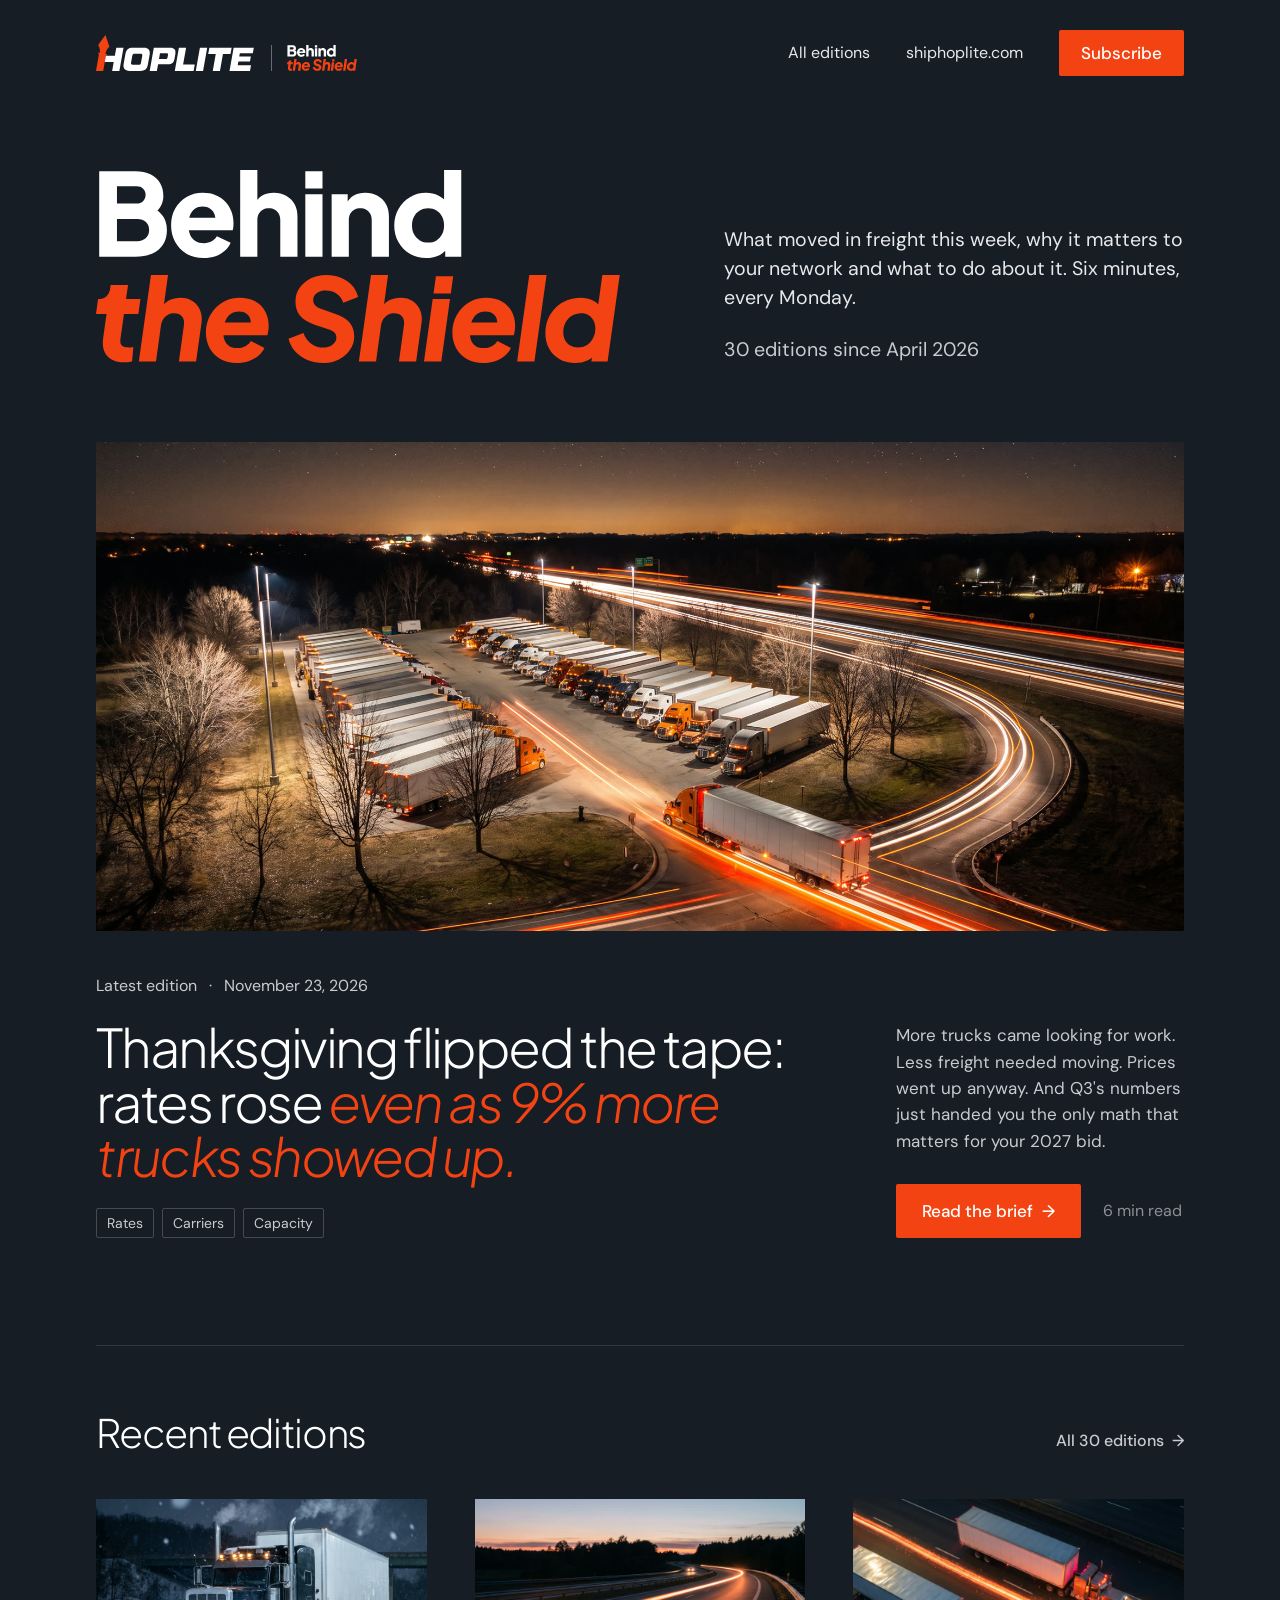
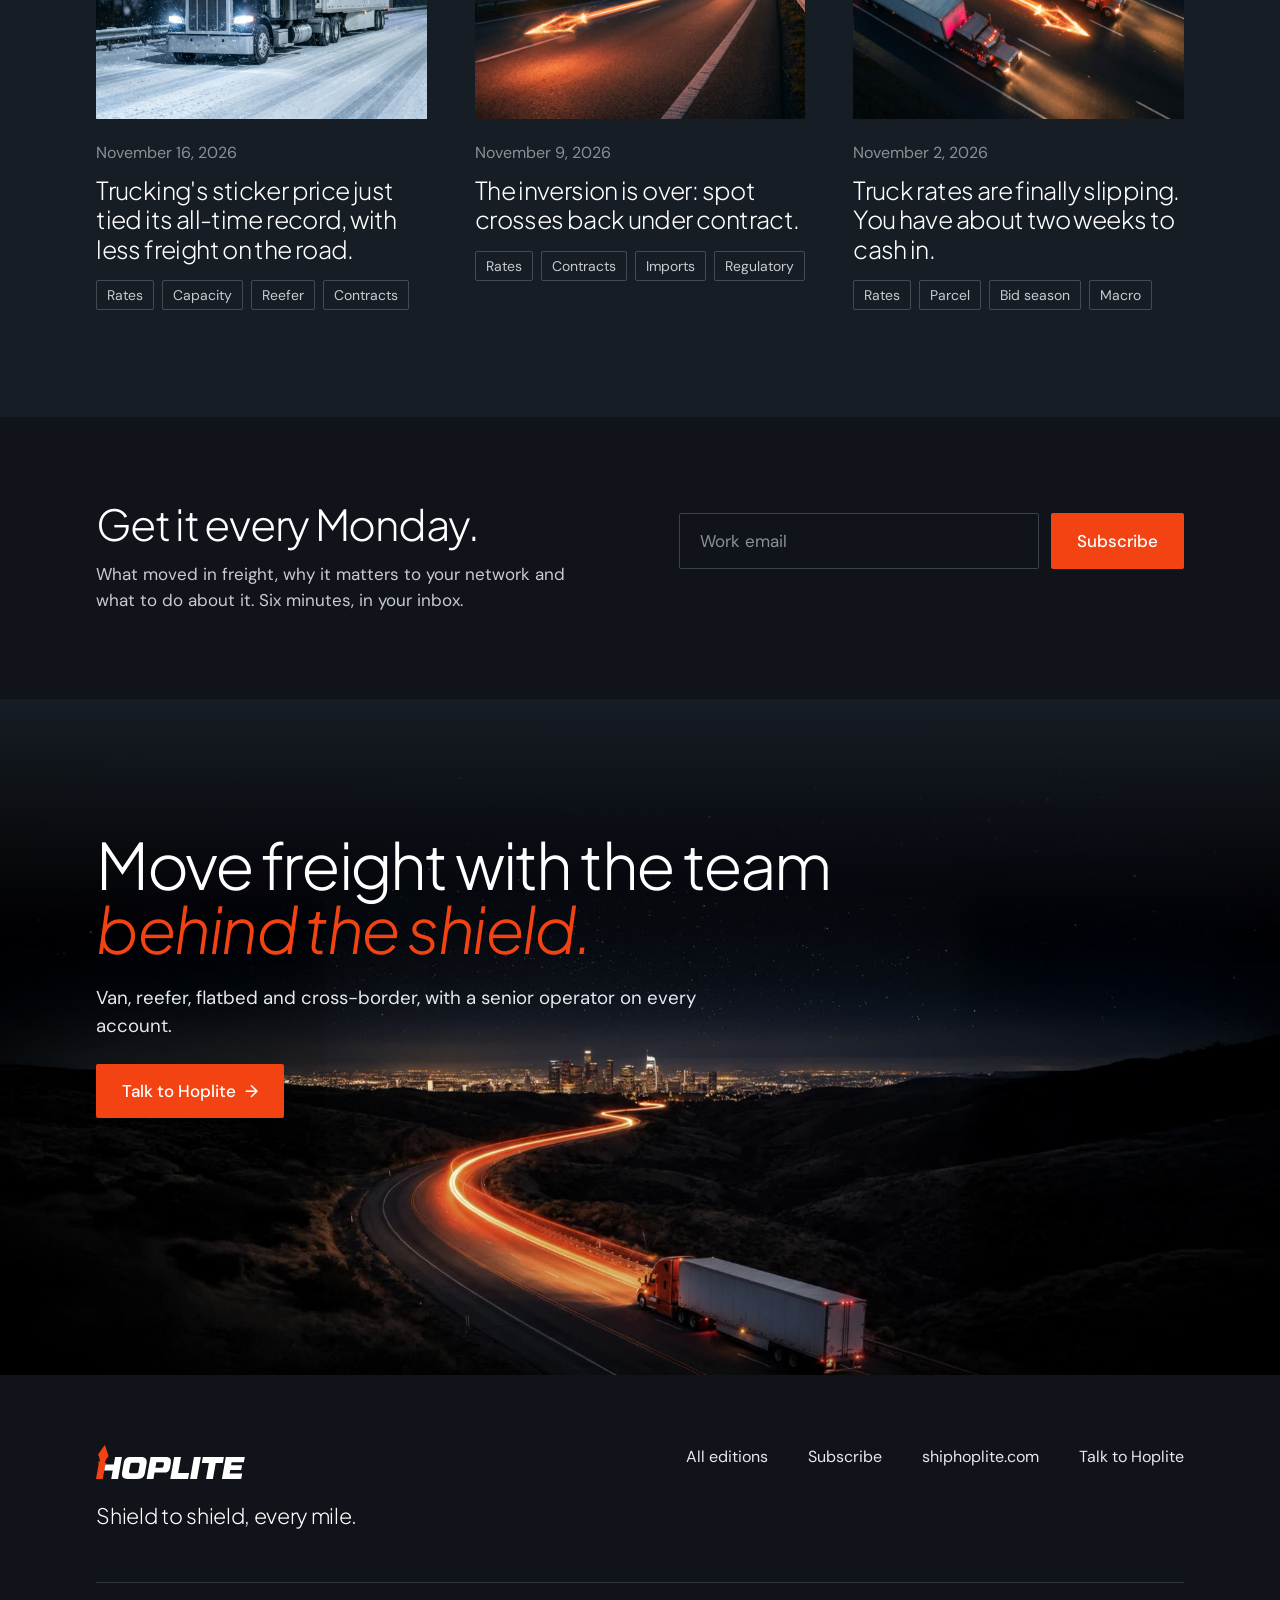
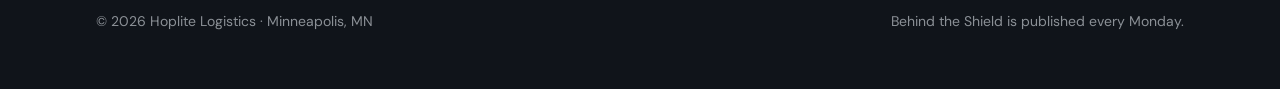
==== commit f6c74277: "Balance the header lockup optically; lowercase 'shield' in the closing line - Both logos sit on one " ====
--- a/index.html
+++ b/index.html
@@ -113,7 +113,7 @@
 <section class="closing">
   <img src="assets/img/closing.jpg" alt="A truck on a winding road at night, city lights on the horizon" loading="lazy">
   <div class="wrap">
-    <h2 class="display">Move freight with the team <em>behind the Shield.</em></h2>
+    <h2 class="display">Move freight with the team <em>behind the shield.</em></h2>
     <p>Van, reefer, flatbed and cross-border, with a senior operator on every account.</p>
     <a class="btn" href="https://shiphoplite.com/contact-us/" target="_blank" rel="noopener">Talk to Hoplite <span aria-hidden="true">&rarr;</span></a>
   </div>
--- a/assets/css/styles.css
+++ b/assets/css/styles.css
@@ -34,10 +34,13 @@
 
 /* Header */
 .nav { position: relative; z-index: 3; display: flex; align-items: center; justify-content: space-between; padding-block: 30px; }
-.lockup { display: flex; align-items: center; gap: 16px; }
-.lockup .wordmark { height: 30px; width: auto; }
-.lockup .rule { width: 1px; height: 30px; background: rgba(255, 255, 255, .35); }
-.lockup .bts { height: 31px; width: auto; }
+/* Optical balance: both logos sit on one baseline, and the Behind the Shield logo is sized to the
+   Hoplite letters (not to the spear, which rises above them). The gap before the rule is a touch
+   wider because the italic E leans toward it. */
+.lockup { display: flex; align-items: flex-end; }
+.lockup .wordmark { height: 36px; width: auto; margin-right: 17px; }
+.lockup .rule { width: 1px; height: 26px; margin-right: 15px; background: rgba(255, 255, 255, .35); }
+.lockup .bts { height: 26px; width: auto; }
 .nav-links { display: flex; align-items: center; gap: 36px; font-size: 16px; color: var(--soft); }
 .nav-links a:not(.btn):hover, .footer-links a:hover { color: var(--white); text-decoration: underline; text-underline-offset: 4px; }
 .menu-btn { display: none; width: 44px; height: 44px; margin-right: -10px; padding: 0; border: 0; background: none; cursor: pointer; }
@@ -229,9 +232,9 @@
 @media (max-width: 760px) {
   .wide { display: none; }
   .nav { padding-block: 22px; }
-  .lockup { gap: 12px; }
-  .lockup .wordmark, .lockup .rule { height: 24px; }
-  .lockup .bts { height: 25px; }
+  .lockup .wordmark { height: 29px; margin-right: 14px; }
+  .lockup .rule { height: 21px; margin-right: 12px; }
+  .lockup .bts { height: 21px; }
   .nav-links { display: none; }
   .menu-btn { display: block; }
   .intro, .story-cols, .stories { grid-template-columns: minmax(0, 1fr); }
